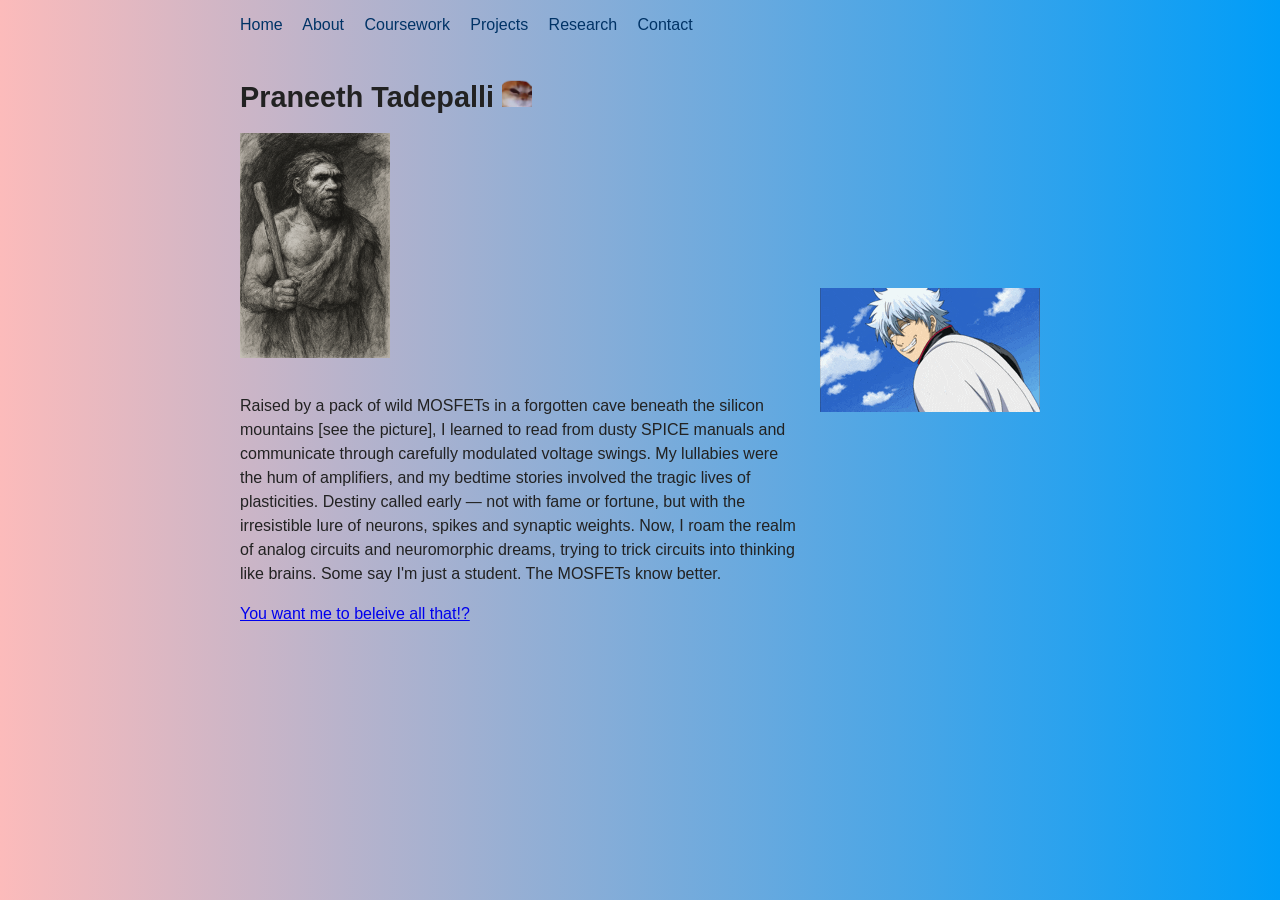
==== index.html @ 45373754 "Add files via upload" ====
<!DOCTYPE html>
<html lang="en">
<head>
  <meta charset="UTF-8">
  <title>Home | Your Praneeth Tadepalli</title>
  <style>
    body {
      font-family: Arial, sans-serif;
      max-width: 800px;
      margin: auto;
      padding: 1rem;
      background: linear-gradient(to right, #fcbbbb, #009df8);
      color: #222;
    }
    nav { margin-bottom: 1.5rem; }
    nav a {
      margin-right: 1rem;
      text-decoration: none;
      color: #003366;
    }
    h1 { font-size: 1.8rem; margin-bottom: 0.2rem; }
    p { line-height: 1.5; }
    .header { display: flex; align-items: center; gap: 1rem; }
    .gif1 { max-width: 300px;}
    .gif2 { max-width: 30px;}
    img.profile { max-width: 150px; margin: 1rem 0; }
  </style>
</head>
<body>
  <nav>
    <a href="index.html">Home</a>
    <a href="about.html">About</a>
    <a href="cc.html">Coursework</a>
    <a href="projects.html">Projects</a>
    <a href="research.html">Research</a>
    <a href="contact.html">Contact</a>
  </nav>

  <div class="header">
    <div>
      <h1>Praneeth Tadepalli <img src="ragey-cat.webp" alt="GIF" class="gif2"></h1>
      <img src="cave.png" alt="Your Photo" class="profile">
      <p>Raised by a pack of wild MOSFETs in a forgotten cave beneath the silicon mountains [see the picture], I learned to read from dusty SPICE manuals and communicate through carefully modulated voltage swings. My lullabies were the hum of amplifiers, and my bedtime stories involved the tragic lives of plasticities.
        Destiny called early — not with fame or fortune, but with the irresistible lure of neurons, spikes and synaptic weights. Now, I roam the realm of analog circuits and neuromorphic dreams, trying to trick circuits into thinking like brains.
        Some say I'm just a student. The MOSFETs know better.</p>
      <p><a href="about.html">You want me to beleive all that!?</a></p>
    </div>
    <img src="gintoki-trollface.gif" alt="GIF" class="gif1">
  </div>

  
</body>
</html>
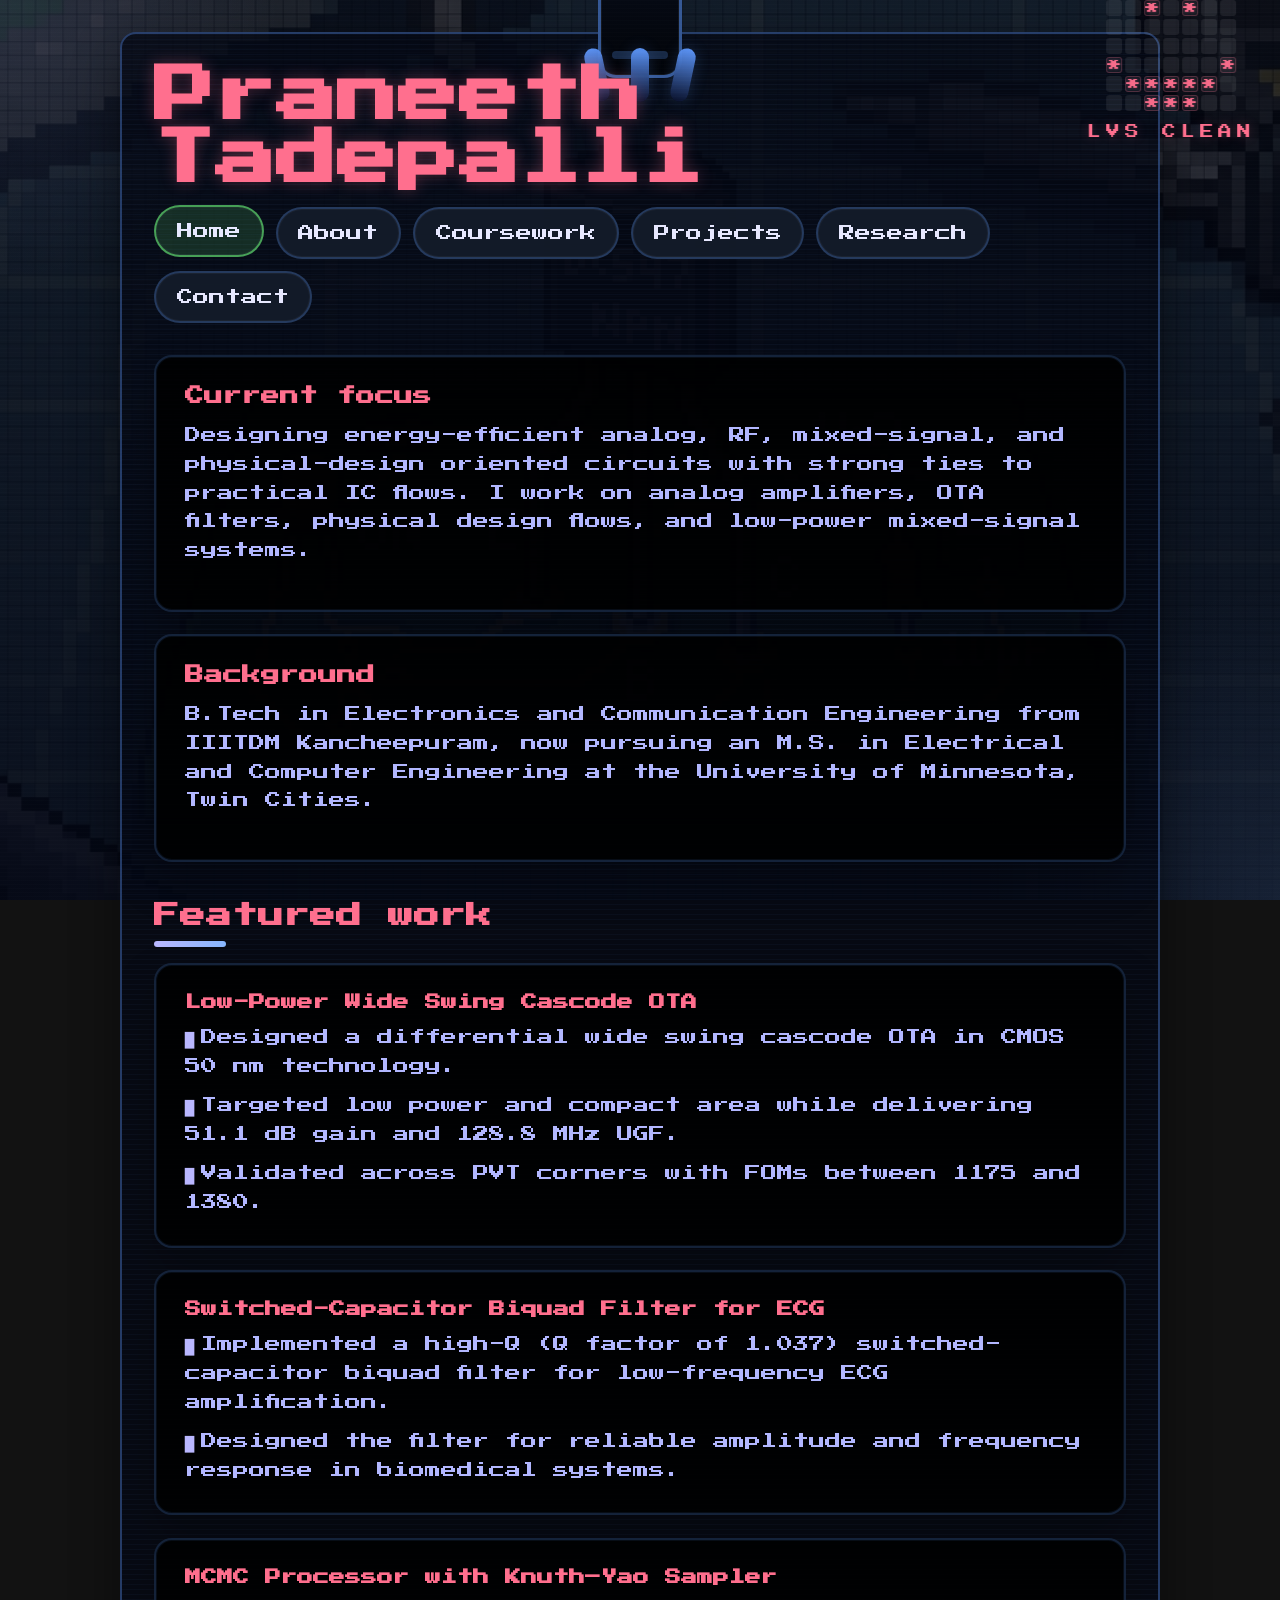
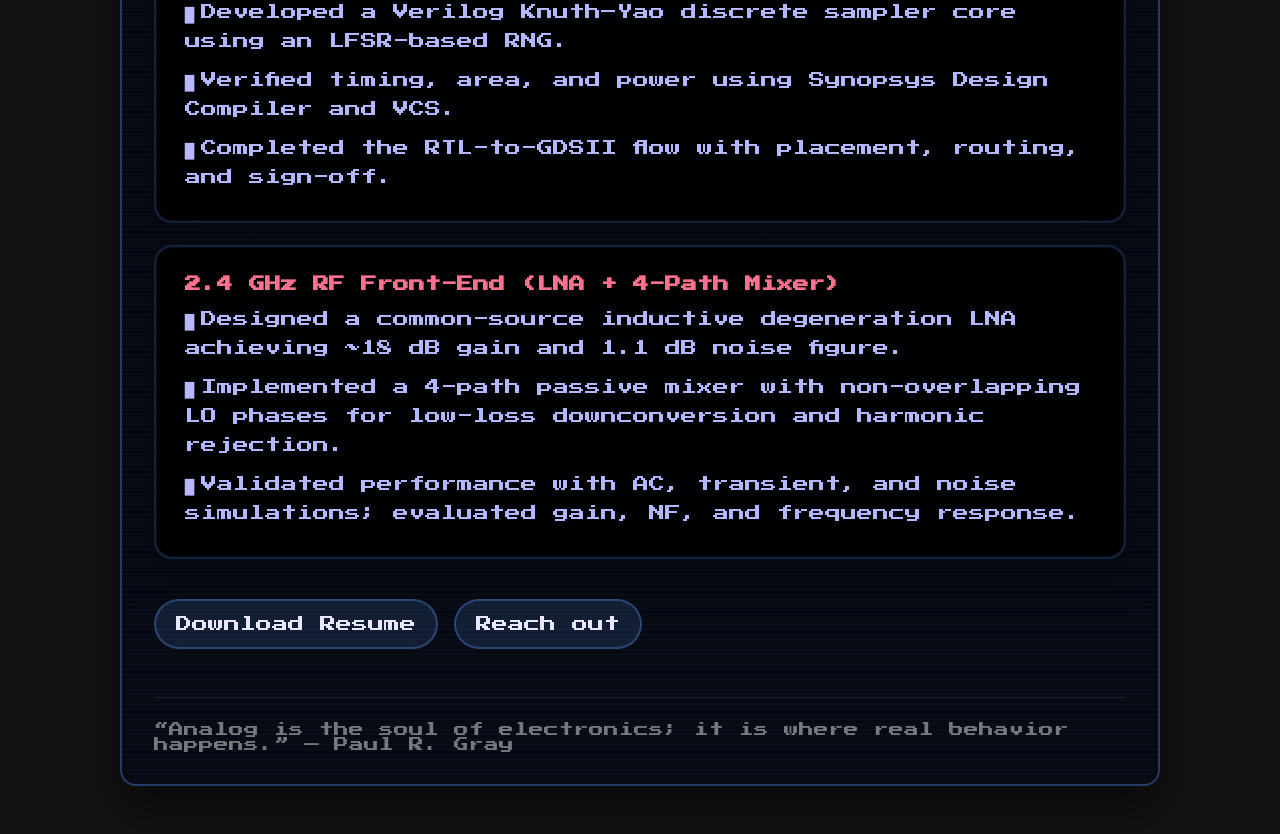
==== commit 24dd00f1: "Site updates: green→blue theme; nav hover green; content tweaks" ====
--- a/index.html
+++ b/index.html
@@ -1,53 +1,97 @@
-<!DOCTYPE html>
-<html lang="en">
-<head>
-  <meta charset="UTF-8">
-  <title>Home | Your Praneeth Tadepalli</title>
-  <style>
-    body {
-      font-family: Arial, sans-serif;
-      max-width: 800px;
-      margin: auto;
-      padding: 1rem;
-      background: linear-gradient(to right, #fcbbbb, #009df8);
-      color: #222;
-    }
-    nav { margin-bottom: 1.5rem; }
-    nav a {
-      margin-right: 1rem;
-      text-decoration: none;
-      color: #003366;
-    }
-    h1 { font-size: 1.8rem; margin-bottom: 0.2rem; }
-    p { line-height: 1.5; }
-    .header { display: flex; align-items: center; gap: 1rem; }
-    .gif1 { max-width: 300px;}
-    .gif2 { max-width: 30px;}
-    img.profile { max-width: 150px; margin: 1rem 0; }
-  </style>
-</head>
-<body>
-  <nav>
-    <a href="index.html">Home</a>
-    <a href="about.html">About</a>
-    <a href="cc.html">Coursework</a>
-    <a href="projects.html">Projects</a>
-    <a href="research.html">Research</a>
-    <a href="contact.html">Contact</a>
-  </nav>
-
-  <div class="header">
-    <div>
-      <h1>Praneeth Tadepalli <img src="ragey-cat.webp" alt="GIF" class="gif2"></h1>
-      <img src="cave.png" alt="Your Photo" class="profile">
-      <p>Raised by a pack of wild MOSFETs in a forgotten cave beneath the silicon mountains [see the picture], I learned to read from dusty SPICE manuals and communicate through carefully modulated voltage swings. My lullabies were the hum of amplifiers, and my bedtime stories involved the tragic lives of plasticities.
-        Destiny called early — not with fame or fortune, but with the irresistible lure of neurons, spikes and synaptic weights. Now, I roam the realm of analog circuits and neuromorphic dreams, trying to trick circuits into thinking like brains.
-        Some say I'm just a student. The MOSFETs know better.</p>
-      <p><a href="about.html">You want me to beleive all that!?</a></p>
-    </div>
-    <img src="gintoki-trollface.gif" alt="GIF" class="gif1">
-  </div>
-
-  
-</body>
-</html>
+<!DOCTYPE html>
+<html lang="en">
+<head>
+  <meta charset="UTF-8">
+  <meta name="viewport" content="width=device-width, initial-scale=1.0">
+  <title>Home | Praneeth Tadepalli</title>
+  <link rel="stylesheet" href="styles.css">
+</head>
+<body>
+  <div class="site-shell">
+    <header class="site-header">
+      <div>
+        <h1 class="site-title">Praneeth Tadepalli</h1>
+        </div>
+      <nav class="site-nav">
+        <a href="index.html">Home</a>
+        <a href="about.html">About</a>
+        <a href="cc.html">Coursework</a>
+        <a href="projects.html">Projects</a>
+        <a href="research.html">Research</a>
+        <a href="contact.html">Contact</a>
+      </nav>
+    </header>
+
+    <main class="page-content">
+      <section class="section">
+        <div class="card-grid">
+          <article class="card">
+            <h3>Current focus</h3>
+            <p>Designing energy-efficient analog, RF, mixed-signal, and physical-design oriented circuits with strong ties to practical IC flows. I work on analog amplifiers, OTA filters, physical design flows, and low-power mixed-signal systems.</p>
+          </article>
+          <article class="card">
+            <h3>Background</h3>
+            <p>B.Tech in Electronics and Communication Engineering from IIITDM Kancheepuram, now pursuing an M.S. in Electrical and Computer Engineering at the University of Minnesota, Twin Cities.</p>
+          </article>
+        </div>
+      </section>
+
+      <section class="section">
+        <h2 class="section-title">Featured work</h2>
+        <div class="card-grid">
+          <article class="card project-card">
+            <h4>Low-Power Wide Swing Cascode OTA</h4>
+            <ul>
+              <li>Designed a differential wide swing cascode OTA in CMOS 50 nm technology.</li>
+              <li>Targeted low power and compact area while delivering 51.1 dB gain and 128.8 MHz UGF.</li>
+              <li>Validated across PVT corners with FOMs between 1175 and 1380.</li>
+            </ul>
+          </article>
+
+          <article class="card project-card">
+            <h4>Switched-Capacitor Biquad Filter for ECG</h4>
+            <ul>
+              <li>Implemented a high-Q (Q factor of 1.037) switched-capacitor biquad filter for low-frequency ECG amplification.</li>
+              <li>Designed the filter for reliable amplitude and frequency response in biomedical systems.</li>
+            </ul>
+          </article>
+
+          <article class="card project-card">
+            <h4>MCMC Processor with Knuth–Yao Sampler</h4>
+            <ul>
+              <li>Developed a Verilog Knuth–Yao discrete sampler core using an LFSR-based RNG.</li>
+              <li>Verified timing, area, and power using Synopsys Design Compiler and VCS.</li>
+              <li>Completed the RTL-to-GDSII flow with placement, routing, and sign-off.</li>
+            </ul>
+          </article>
+
+          <article class="card project-card">
+            <h4>2.4 GHz RF Front-End (LNA + 4-Path Mixer)</h4>
+            <ul>
+              <li>Designed a common-source inductive degeneration LNA achieving ~18 dB gain and 1.1 dB noise figure.</li>
+              <li>Implemented a 4-path passive mixer with non-overlapping LO phases for low-loss downconversion and harmonic rejection.</li>
+              <li>Validated performance with AC, transient, and noise simulations; evaluated gain, NF, and frequency response.</li>
+            </ul>
+          </article>
+        </div>
+      </section>
+
+      <section class="section">
+        <a class="action-pill" href="resume.pdf" download>Download Resume</a>
+        <a class="action-pill" href="contact.html">Reach out</a>
+      </section>
+    </main>
+
+    <footer class="site-footer">
+      “Analog is the soul of electronics; it is where real behavior happens.” — Paul R. Gray
+    </footer>
+  </div>
+  <div class="pixel-transistor" aria-hidden="true">
+    <div class="pixel-chip"></div>
+    <div class="pixel-leg leg-1"></div>
+    <div class="pixel-leg leg-2"></div>
+    <div class="pixel-leg leg-3"></div>
+  </div>
+  <script src="scripts.js"></script>
+</body>
+</html>
--- a/styles.css
+++ b/styles.css
@@ -0,0 +1,457 @@
+@import url('https://fonts.googleapis.com/css2?family=Press+Start+2P&display=swap');
+
+@import url('https://fonts.googleapis.com/css2?family=Press+Start+2P&display=swap');
+
+:root {
+  color-scheme: dark;
+  --bg: #070b26;
+  --surface: rgba(16, 22, 46, 0.92);
+  --surface-strong: rgba(12, 18, 34, 0.96);
+  --border: rgba(162, 174, 255, 0.32);
+  --text: #e7e8ff;
+  --muted: #b2b7ff;
+  --accent: #b9b7ff;
+  --accent2: #88b8ff;
+  --shadow: 0 22px 48px rgba(0, 0, 0, 0.45);
+  --radius: 16px;
+}
+
+* {
+  box-sizing: border-box;
+}
+
+html {
+  scroll-behavior: smooth;
+}
+
+body {
+  margin: 0;
+  min-height: 100vh;
+  font-family: 'Press Start 2P', monospace;
+  color: var(--text);
+  background: radial-gradient(circle at top left, rgba(162, 174, 255, 0.1), transparent 18%),
+    radial-gradient(circle at bottom right, rgba(136, 184, 255, 0.1), transparent 20%),
+    linear-gradient(180deg, rgba(3, 6, 17, 0.78), rgba(4, 8, 21, 0.92)),
+    url('pixel-board.png') center/cover no-repeat;
+  background-attachment: fixed;
+}
+
+body::after {
+  content: "";
+  position: fixed;
+  inset: 0;
+  pointer-events: none;
+  background-image: linear-gradient(rgba(255,255,255,0.03) 1px, transparent 1px);
+  background-size: 100% 4px;
+  opacity: 0.35;
+}
+
+img {
+  max-width: 100%;
+  height: auto;
+  display: block;
+}
+
+button,
+a {
+  font: inherit;
+}
+
+.site-shell {
+  position: relative;
+  width: min(1040px, calc(100% - 2rem));
+  margin: 2rem auto 3rem;
+  padding: 2rem;
+  border: 2px solid rgba(94, 153, 255, 0.35);
+  border-radius: var(--radius);
+  background: rgba(4, 8, 20, 0.78);
+  box-shadow: var(--shadow);
+  overflow: hidden;
+}
+
+.hero-banner {
+  position: relative;
+  margin-bottom: 1.5rem;
+  border-radius: 20px;
+  overflow: hidden;
+  border: 2px solid rgba(255, 255, 255, 0.1);
+  min-height: 420px;
+  background: rgba(2, 4, 12, 0.6);
+}
+
+.hero-overlay {
+  position: absolute;
+  inset: 0;
+  display: flex;
+  flex-direction: column;
+  justify-content: flex-end;
+  align-items: flex-end;
+  padding: 1.4rem;
+  background: linear-gradient(180deg, transparent 35%, rgba(0, 4, 12, 0.88) 100%);
+}
+
+.hero-badge {
+  position: fixed;
+  top: 0;
+  left: 0;
+  display: inline-flex;
+  flex-direction: column;
+  align-items: center;
+  transition: transform 0.95s cubic-bezier(0.16, 1, 0.3, 1);
+  will-change: transform;
+  z-index: 999;
+  pointer-events: none;
+}
+
+.pixel-smiley {
+  display: grid;
+  grid-template-columns: repeat(7, 16px);
+  grid-gap: 3px;
+  margin-bottom: 0.9rem;
+}
+
+.smiley-cell {
+  width: 16px;
+  height: 16px;
+  border-radius: 3px;
+  background: rgba(255,255,255,0.08);
+}
+
+.smiley-cell.on {
+  position: relative;
+  background: rgba(255, 255, 255, 0.06);
+  box-shadow: inset 0 0 0 1px rgba(255, 111, 142, 0.25);
+}
+
+.smiley-cell.on::before {
+  content: '*';
+  position: absolute;
+  inset: 0;
+  color: rgba(255, 111, 142, 0.95);
+  display: flex;
+  align-items: center;
+  justify-content: center;
+  font-size: 0.9rem;
+  line-height: 1;
+  text-shadow: 0 0 3px rgba(255, 111, 142, 0.35);
+}
+
+.smiley-label {
+  color: #ff6f8e;
+  font-size: 0.85rem;
+  text-transform: uppercase;
+  letter-spacing: 0.35em;
+  text-shadow: 0 0 12px rgba(255, 111, 142, 0.22);
+}
+
+.site-shell::before {
+  content: "";
+  position: absolute;
+  inset: 0;
+  pointer-events: none;
+  background: repeating-linear-gradient(0deg, transparent 0, transparent 4px, rgba(94, 153, 255, 0.04) 4px, rgba(94, 153, 255, 0.04) 5px);
+}
+
+.site-header {
+  position: relative;
+  z-index: 1;
+  display: flex;
+  flex-wrap: wrap;
+  align-items: flex-start;
+  justify-content: space-between;
+  gap: 1rem;
+}
+
+.site-title {
+  margin: 0;
+  font-size: clamp(2.2rem, 5vw, 3.8rem);
+  line-height: 1.03;
+  color: #ff6f8e;
+  text-shadow: 0 0 16px rgba(255, 111, 142, 0.28);
+}
+
+.eyebrow {
+  display: inline-flex;
+  align-items: center;
+  gap: 0.65rem;
+  margin-bottom: 1rem;
+  color: var(--accent);
+  text-transform: uppercase;
+  letter-spacing: 0.35em;
+  font-size: 0.7rem;
+}
+
+.eyebrow::before {
+  content: "█";
+}
+
+.site-description {
+  max-width: 720px;
+  margin: 1rem 0 1.5rem;
+  color: var(--muted);
+  line-height: 1.9;
+}
+
+.site-nav {
+  display: flex;
+  flex-wrap: wrap;
+  gap: 0.75rem;
+  margin-bottom: 2rem;
+}
+
+.site-nav a {
+  display: inline-flex;
+  align-items: center;
+  justify-content: center;
+  padding: 1rem 1.3rem;
+  border-radius: 999px;
+  text-decoration: none;
+  color: var(--text);
+  background: rgba(20, 28, 42, 0.95);
+  border: 2px solid rgba(94, 153, 255, 0.25);
+  box-shadow: inset 0 0 0 1px rgba(255,255,255,0.04);
+  transition: transform 180ms ease, background 180ms ease, border-color 180ms ease;
+}
+
+.site-nav a:hover,
+.site-nav a.active {
+  transform: translateY(-2px);
+  background: rgba(114, 255, 128, 0.14);
+  border-color: rgba(114, 255, 128, 0.55);
+}
+
+.page-content {
+  position: relative;
+  z-index: 1;
+}
+
+.section {
+  opacity: 0;
+  transform: translateY(16px);
+  transition: opacity 420ms ease, transform 420ms ease;
+}
+
+.section.visible {
+  opacity: 1;
+  transform: translateY(0);
+}
+
+.section + .section {
+  margin-top: 2.5rem;
+}
+
+.section-title {
+  margin: 0 0 1rem;
+  font-size: clamp(1.6rem, 2vw, 2.4rem);
+  position: relative;
+  color: #ff6f8e;
+}
+
+.section-title::after {
+  content: "";
+  display: block;
+  width: 4.5rem;
+  height: 6px;
+  margin-top: 0.8rem;
+  background: linear-gradient(90deg, var(--accent), var(--accent2));
+  border-radius: 4px;
+}
+
+.card-grid {
+  display: grid;
+  gap: 1.4rem;
+}
+
+.card {
+  position: relative;
+  padding: 1.8rem;
+  border-radius: 18px;
+  background: rgba(0, 0, 0, 0.88);
+  border: 2px solid rgba(94, 153, 255, 0.22);
+  box-shadow: inset 0 0 0 1px rgba(94, 153, 255, 0.08), 0 20px 40px rgba(0,0,0,0.25);
+  transition: transform 220ms ease, border-color 220ms ease;
+}
+
+.real-card {
+  display: grid;
+  gap: 1.5rem;
+}
+
+.real-card img {
+  width: min(320px, 100%);
+  border-radius: 18px;
+  border: 2px solid rgba(255, 255, 255, 0.14);
+  box-shadow: 0 24px 60px rgba(0, 0, 0, 0.35);
+  aspect-ratio: 4 / 5;
+  object-fit: cover;
+}
+
+.card:hover {
+  transform: translateY(-3px);
+  border-color: rgba(94, 153, 255, 0.55);
+}
+
+.card h3,
+.card h4 {
+  margin: 0 0 0.85rem;
+  color: #ff6f8e;
+}
+
+.card p,
+.card li,
+.card dd,
+.card dt {
+  color: var(--muted);
+  line-height: 1.8;
+}
+
+.card ul {
+  margin: 0;
+  padding-left: 1.4rem;
+}
+
+.project-card ul,
+.course-list,
+.interest-list {
+  list-style: none;
+  padding: 0;
+  margin: 0;
+  display: grid;
+  gap: 0.65rem;
+}
+
+.project-card li::before,
+.course-list li::before,
+.interest-list li::before {
+  content: "█";
+  color: var(--accent);
+  display: inline-block;
+  width: 1rem;
+}
+
+.feature-grid {
+  display: grid;
+  gap: 1rem;
+  grid-template-columns: repeat(auto-fit, minmax(240px, 1fr));
+}
+
+.action-pill {
+  display: inline-flex;
+  align-items: center;
+  gap: 0.5rem;
+  padding: 0.95rem 1.25rem;
+  border-radius: 999px;
+  background: rgba(94, 153, 255, 0.14);
+  color: var(--text);
+  text-decoration: none;
+  border: 2px solid rgba(94, 153, 255, 0.32);
+  transition: transform 180ms ease, background 180ms ease, border-color 180ms ease;
+}
+
+.action-pill:hover {
+  transform: translateY(-2px);
+  background: rgba(94, 153, 255, 0.24);
+}
+
+.site-footer {
+  margin-top: 3rem;
+  padding-top: 1.5rem;
+  border-top: 1px solid rgba(94, 153, 255, 0.18);
+  color: rgba(255,255,255,0.45);
+  font-size: 0.92rem;
+}
+
+.pixel-transistor {
+  position: absolute;
+  left: 50%;
+  top: -48px;
+  transform: translateX(-50%);
+  width: 152px;
+  height: 176px;
+  pointer-events: none;
+  z-index: 0;
+}
+
+.pixel-chip {
+  position: absolute;
+  left: 50%;
+  top: 18px;
+  width: 84px;
+  height: 108px;
+  transform: translateX(-50%);
+  border: 3px solid rgba(94, 153, 255, 0.55);
+  border-radius: 18px;
+  background: linear-gradient(180deg, rgba(6, 11, 23, 1), rgba(2, 4, 8, 1));
+  box-shadow: inset 0 0 0 1px rgba(255,255,255,0.06);
+}
+
+.pixel-chip::before,
+.pixel-chip::after {
+  content: "";
+  position: absolute;
+  left: 50%;
+  width: 56px;
+  height: 8px;
+  transform: translateX(-50%);
+  border-radius: 999px;
+  background: rgba(94, 153, 255, 0.24);
+}
+
+.pixel-chip::before {
+  top: 14px;
+}
+
+.pixel-chip::after {
+  bottom: 16px;
+}
+
+.pixel-leg {
+  position: absolute;
+  width: 18px;
+  height: 54px;
+  border-radius: 10px;
+  background: linear-gradient(180deg, rgba(94, 153, 255, 0.95), rgba(10, 18, 45, 1));
+  box-shadow: 0 0 16px rgba(94, 153, 255, 0.2);
+}
+
+.pixel-leg.leg-1 {
+  top: 96px;
+  left: 24px;
+  transform: rotate(-12deg);
+}
+
+.pixel-leg.leg-2 {
+  top: 96px;
+  left: 67px;
+}
+
+.pixel-leg.leg-3 {
+  top: 96px;
+  right: 24px;
+  transform: rotate(12deg);
+}
+
+@media (max-width: 720px) {
+  .site-shell {
+    padding: 1.4rem;
+  }
+
+  .site-nav {
+    justify-content: center;
+  }
+
+  .site-header {
+    justify-content: center;
+  }
+
+  .pixel-transistor {
+    display: none;
+  }
+}
+
+@media (prefers-reduced-motion: reduce) {
+  *, *::before, *::after {
+    transition-duration: 0ms !important;
+    animation-duration: 0ms !important;
+  }
+}
